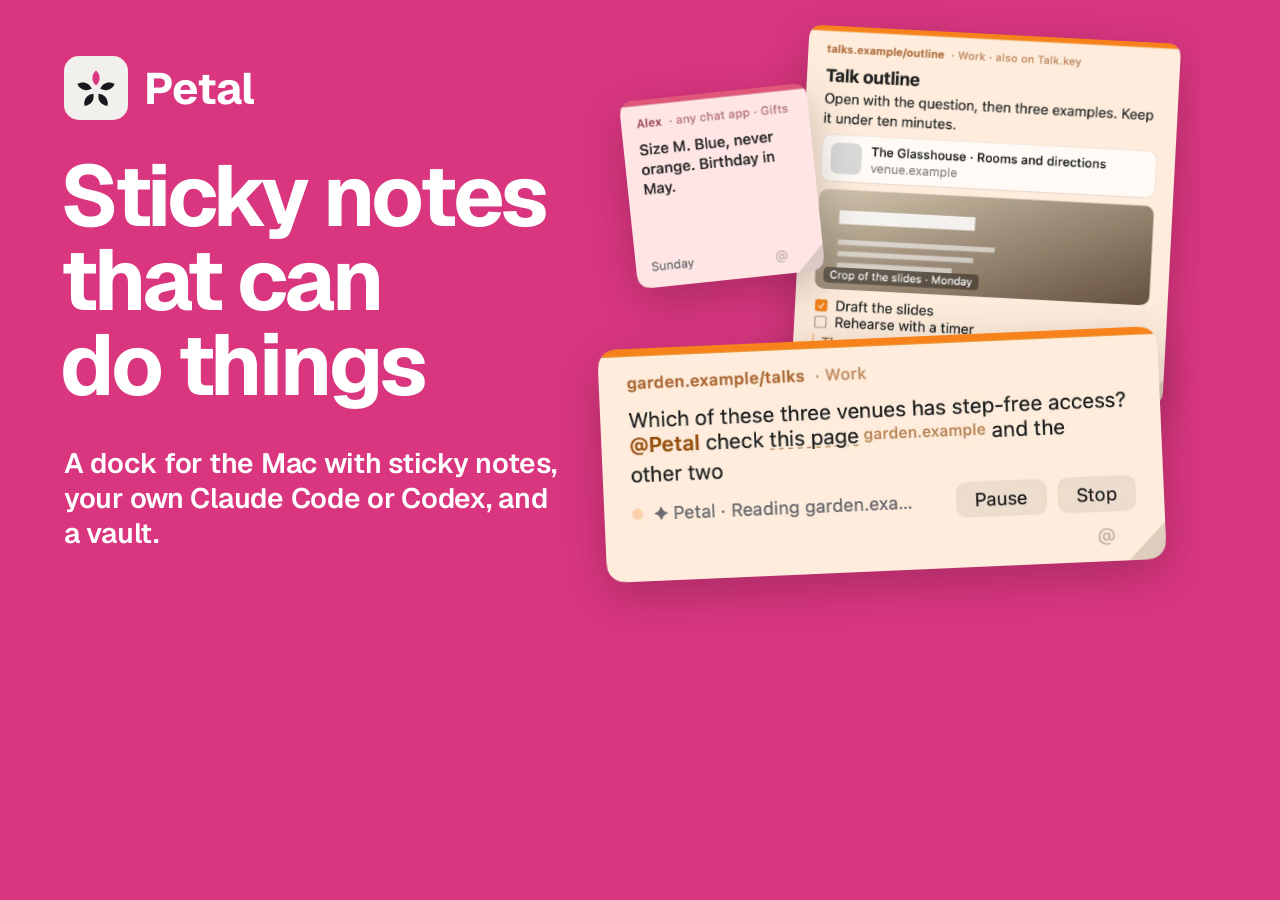
==== brand/og.html @ a910c8fa "Show Petal on its site instead of listing it petal.codes was correct but plain: ink on paper, one dr" ====
<!doctype html>
<html lang="en">
<head>
  <meta charset="utf-8">
  <title>Petal's link preview card</title>
  <!-- The picture a shared link to petal.codes shows (site/og.png, 1200×630), in the page's look: its first
       screen. The notes are Petal's real views (site/views/, written by brand/site-views.py). Make it again with
       brand/og.sh, which draws this page in a headless Chromium. Not served. -->
  <style>
    @font-face { font-family: 'Geist'; src: url('../site/fonts/Geist-latin.woff2') format('woff2'); font-weight: 100 900; }
    * { box-sizing: border-box; margin: 0; }
    html, body { width: 1200px; height: 630px; overflow: hidden; }
    body { position: relative; background: #d9367f; color: #fff; font-family: 'Geist', sans-serif; -webkit-font-smoothing: antialiased; }
    .brand { position: absolute; left: 64px; top: 56px; display: flex; align-items: center; gap: 16px; font-size: 44px; font-weight: 700; letter-spacing: -0.02em; }
    .brand img { width: 64px; height: 64px; }
    h1 { position: absolute; left: 60px; top: 154px; font-size: 86px; font-weight: 700; line-height: 0.98; letter-spacing: -0.04em; }
    p { position: absolute; left: 64px; top: 446px; width: 500px; font-size: 28px; font-weight: 600; line-height: 1.25; letter-spacing: -0.01em; }
    .note { position: absolute; filter: drop-shadow(0 14px 24px rgba(0, 0, 0, 0.22)); }
    .outline { left: 800px; top: 34px; width: 372px; rotate: 3deg; }
    .alex { left: 628px; top: 92px; width: 188px; rotate: -6deg; }
    .working { left: 602px; top: 338px; width: 560px; rotate: -2.5deg; }
  </style>
</head>
<body>
  <div class="brand"><img src="../site/icon.svg" alt="">Petal</div>
  <h1>Sticky notes<br>that can<br>do things</h1>
  <p>A dock for the Mac with sticky notes, your own Claude Code or Codex, and a vault.</p>
  <img class="note outline" src="../site/views/hero-outline.webp" alt="">
  <img class="note alex" src="../site/views/hero-alex.webp" alt="">
  <img class="note working" src="../site/views/helper-working.webp" alt="">
</body>
</html>
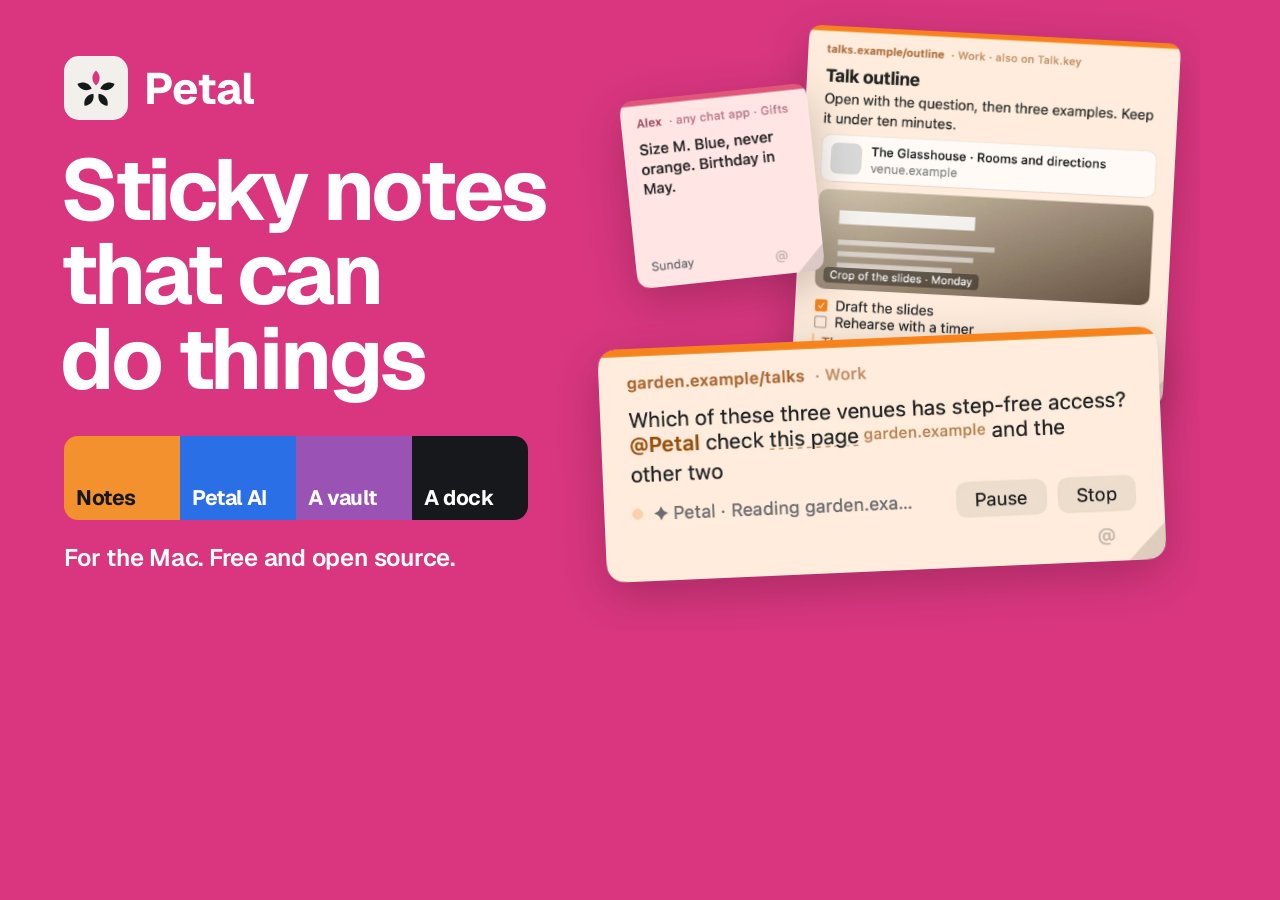
==== commit 00a504ce: "Leave each part of the site to its title and its views The owner liked the look and found the page s" ====
--- a/brand/og.html
+++ b/brand/og.html
@@ -13,8 +13,14 @@
     body { position: relative; background: #d9367f; color: #fff; font-family: 'Geist', sans-serif; -webkit-font-smoothing: antialiased; }
     .brand { position: absolute; left: 64px; top: 56px; display: flex; align-items: center; gap: 16px; font-size: 44px; font-weight: 700; letter-spacing: -0.02em; }
     .brand img { width: 64px; height: 64px; }
-    h1 { position: absolute; left: 60px; top: 154px; font-size: 86px; font-weight: 700; line-height: 0.98; letter-spacing: -0.04em; }
-    p { position: absolute; left: 64px; top: 446px; width: 500px; font-size: 28px; font-weight: 600; line-height: 1.25; letter-spacing: -0.01em; }
+    h1 { position: absolute; left: 60px; top: 148px; font-size: 86px; font-weight: 700; line-height: 0.98; letter-spacing: -0.04em; }
+    ul { position: absolute; left: 64px; top: 436px; display: grid; grid-template-columns: repeat(4, 116px); overflow: hidden; padding: 0; border-radius: 14px; list-style: none; }
+    li { display: flex; align-items: flex-end; height: 84px; padding: 11px 12px; font-size: 21px; font-weight: 700; letter-spacing: -0.02em; line-height: 1.1; }
+    li:nth-child(1) { background: #f2912e; color: #17181c; }
+    li:nth-child(2) { background: #2b6fe6; }
+    li:nth-child(3) { background: #9a52b5; }
+    li:nth-child(4) { background: #17181c; }
+    p { position: absolute; left: 64px; top: 542px; font-size: 24px; font-weight: 600; letter-spacing: -0.01em; }
     .note { position: absolute; filter: drop-shadow(0 14px 24px rgba(0, 0, 0, 0.22)); }
     .outline { left: 800px; top: 34px; width: 372px; rotate: 3deg; }
     .alex { left: 628px; top: 92px; width: 188px; rotate: -6deg; }
@@ -24,7 +30,8 @@
 <body>
   <div class="brand"><img src="../site/icon.svg" alt="">Petal</div>
   <h1>Sticky notes<br>that can<br>do things</h1>
-  <p>A dock for the Mac with sticky notes, your own Claude Code or Codex, and a vault.</p>
+  <ul><li>Notes</li><li>Petal AI</li><li>A vault</li><li>A dock</li></ul>
+  <p>For the Mac. Free and open source.</p>
   <img class="note outline" src="../site/views/hero-outline.webp" alt="">
   <img class="note alex" src="../site/views/hero-alex.webp" alt="">
   <img class="note working" src="../site/views/helper-working.webp" alt="">
